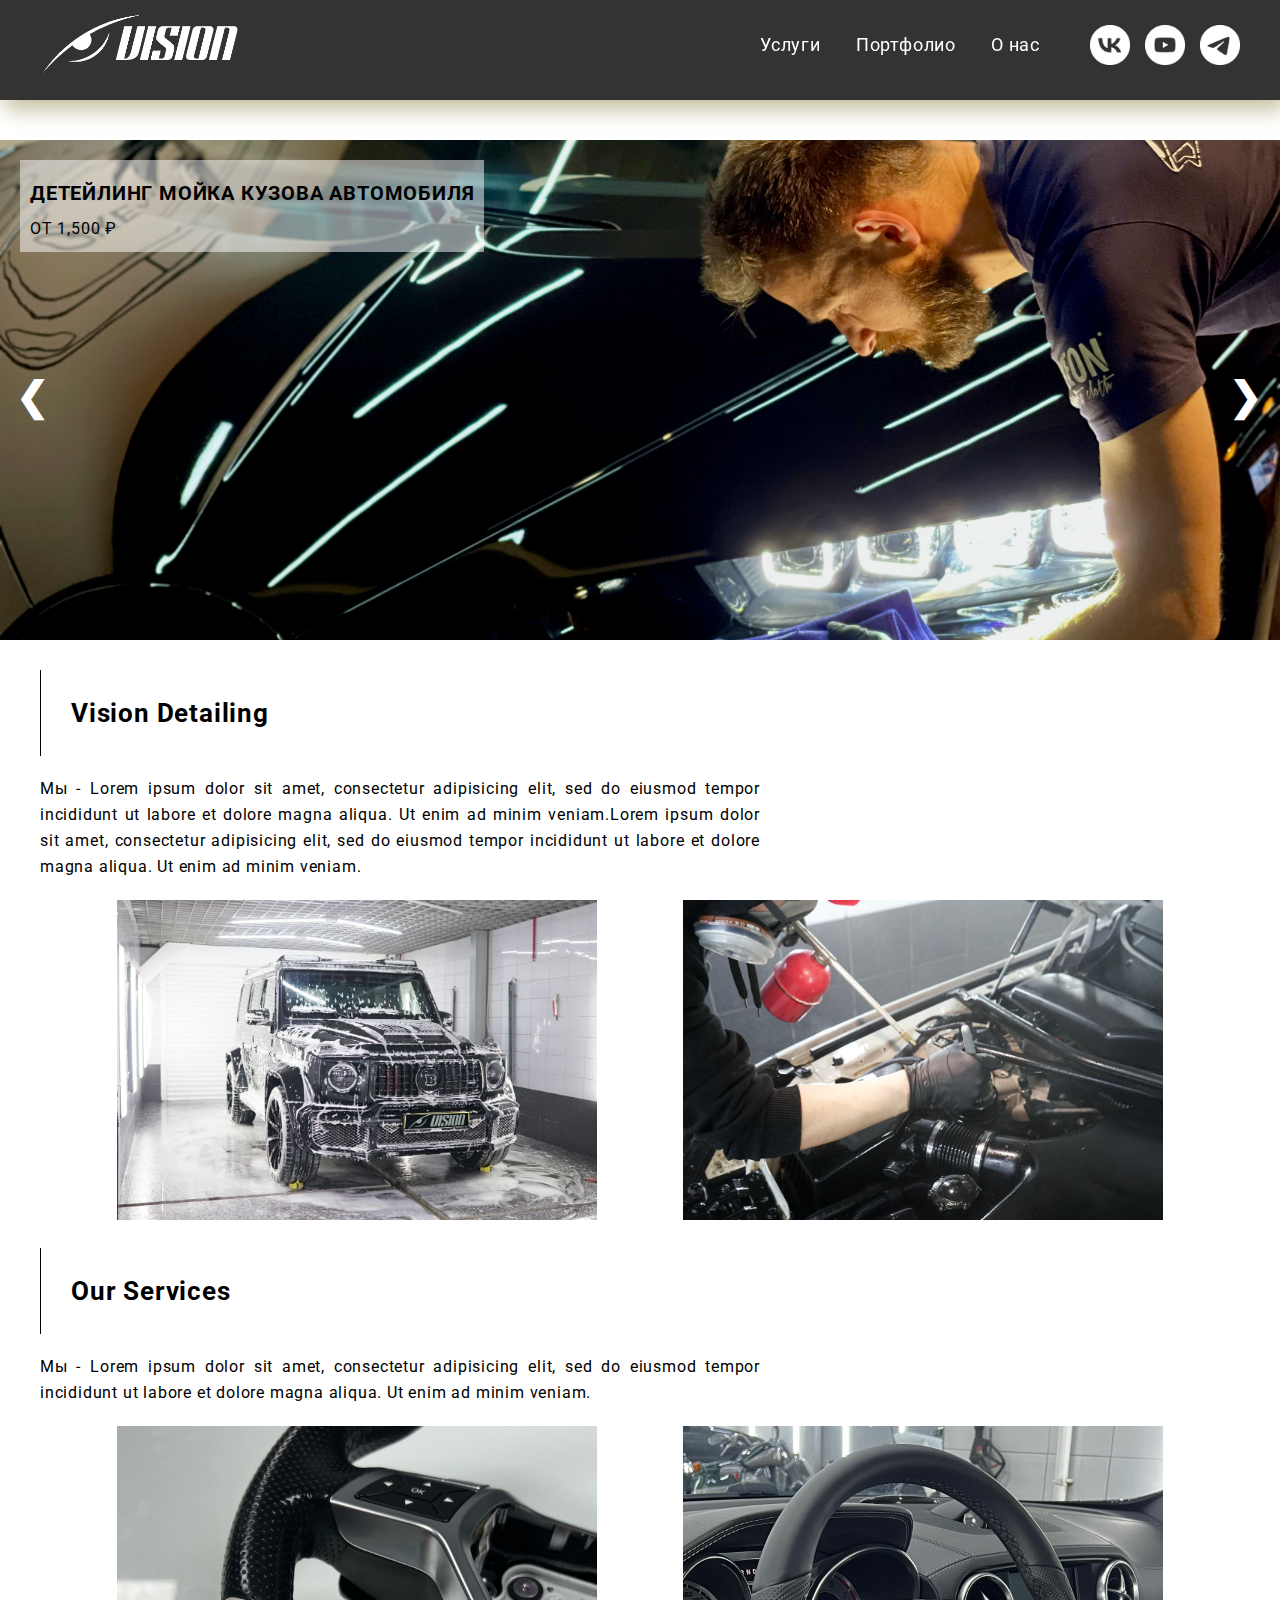
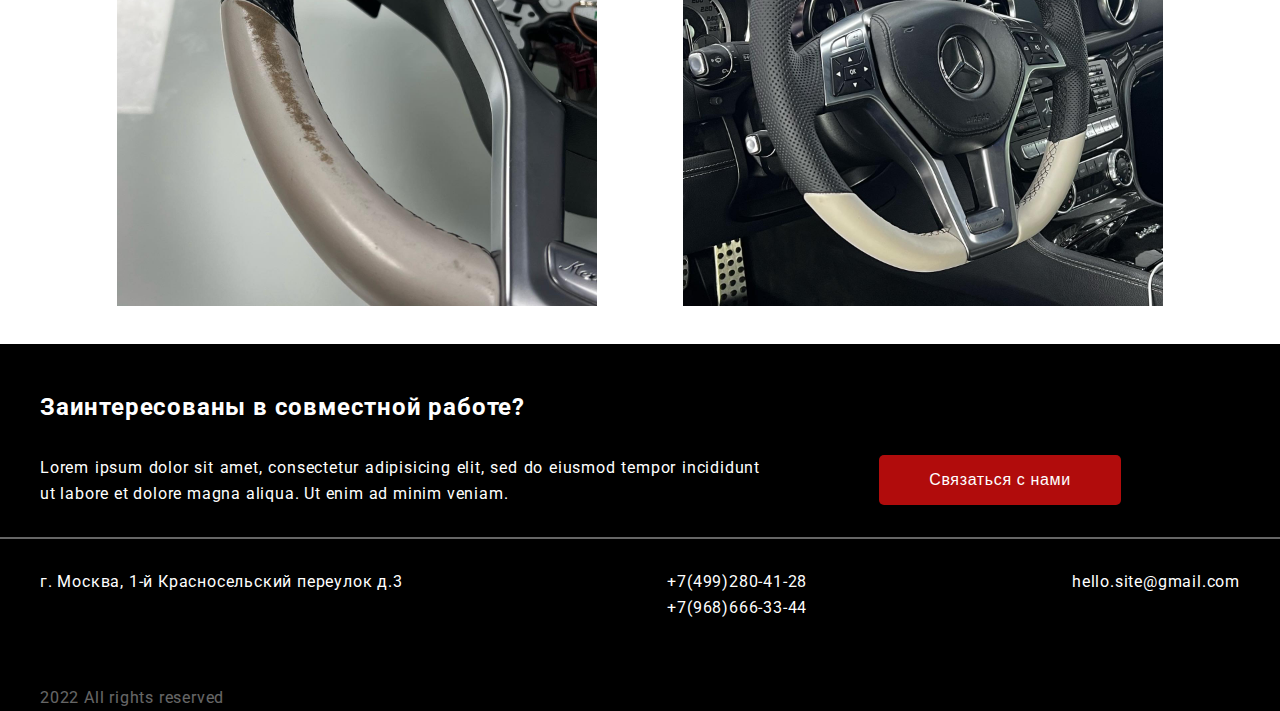
==== index.html @ c416edb2 "done" ====
<!DOCTYPE html>
   <html lang="ru">
   <head>
      <title>Car & Bike Detailing</title>
      <meta charset="utf-8">
      <link href="https://fonts.googleapis.com/css2?family=Roboto&display=swap" rel="stylesheet">
      <link rel="stylesheet" href="CSS/style.css">  
      <link rel="stylesheet" href="CSS/style_tablet.css">  
      <link rel="stylesheet" href="CSS/style_mobile.css"> 
      <link rel="stylesheet" href="CSS/magnific-popup.css">
      <script src="JavaScript/jquery-3.6.0.min.js"></script>
      <script src="JavaScript/jqmain.js"></script>  
      <script src="JavaScript/main.js"></script>
      <script src="JavaScript/jquery.magnific-popup.js"></script> 
   </head>
    <body>
   <header>
      <div class="headerContainer forPadding">
         <a href="index.html" class="logoHome"></a>
            <nav class="menu">
               <a href="services.html" class="services">Услуги</a>
               <a href="portfolio.html" class="portfolio">Портфолио</a>
               <a href="about.html" class="about">О нас</a>
           </nav>    
            <nav class="socialMedia">
               <a href="https://vk.com/detailing_vision" class="vk"></a>
               <a href="https://youtube.com/channel/UCUIVcKA8r_mpDWpQXxyR3QQ" class="youtube"></a>
               <a href="https://t.me/theVision_Detailing" class="telegram"></a>
           </nav>
            <div class="hamburger">
                  <nav class="menuActiv"></nav>
            </div>
         </div>
   </header>

   <main>
      <div class="mainContainer">
         <section>
            <aside class="slider">

            <div class="sliderItem">
               <a href="#" class="salesInfo">
                     <h3>ДЕТЕЙЛИНГ МОЙКА КУЗОВА АВТОМОБИЛЯ</h3>
                     <p>ОТ 1,500 ₽</p>
               </a>
                <img src="Img/agent-j-F6romjSOMRU-unsplash.jpg" class="imgsize" alt="1pic">
            </div>

            <div class="sliderItem">
               <a href="#" class="salesInfo">
                  <h3>НАНЕСЕНИЕ КЕРАМИЧЕСКОГО ПОКРЫТИЯ</h3>
                  <p>ОТ 12,000 ₽</p>
               </a>
               <img src="Img/deniz-demirci-dlJelFmdpOc-unsplash.jpg" class="imgsize" alt="4pic">
           </div>

            <div class="sliderItem">
               <a href="#" class="salesInfo">
                  <h3>КОМПЛЕКСНАЯ ХИМЧИСТКА САЛОНА</h3>
                  <p>ОТ 16,000 ₽</p>
               </a>
                <img src="Img/brock-wegner-pWGUMQSWBwI-unsplash.jpg" class="imgsize" alt="2pic">
            </div>

            <div class="sliderItem">
               <a href="#" class="salesInfo">
                  <h3>ВОССТАНОВИТЕЛЬНАЯ ПОЛИРОВКА КУЗОВА</h3>
                  <p>ОТ 19,000 ₽</p>
               </a>
                <img src="Img/artiom-vallat-Z3UxnT45hKA-unsplash.jpg " class="imgsize" alt="3pic">
            </div>

            <a class="previous">&#10094;</a>
            <a class="next">&#10095;</a>
            </aside>
         </section>

         <section>

            <aside class="whyWe">

               <h1>Vision Detailing</h1>
               <p>Мы - Lorem ipsum dolor sit amet, consectetur adipisicing elit, sed do eiusmod tempor incididunt ut labore et dolore magna aliqua. Ut enim ad minim veniam.Lorem ipsum dolor sit amet, consectetur adipisicing elit, sed do eiusmod tempor incididunt ut labore et dolore magna aliqua. Ut enim ad minim veniam.</p>

            <ol>
               <li>
                  <div class="leftImg">
                     <a href="Img/Workphoto/IMG_2612.jpg" class="item"><img src="Img/Workphoto/IMG_2612.jpg" alt="Vision Detailing Photo"></a>
                  </div>
               </li>
               <li>
                  <div class="leftImg">
                     <a href="Img/Workphoto/IMG_8149.jpg" class="item"><img src="Img/Workphoto/IMG_8149.jpg" alt="Vision Detailing Photo"></a>
                  </div>
               </li>
            </ol>

            
            <h1>Our Services</h1>
            <p>Мы - Lorem ipsum dolor sit amet, consectetur adipisicing elit, sed do eiusmod tempor incididunt ut labore et dolore magna aliqua. Ut enim ad minim veniam.</p>

            <ol>
               <li>
                  <div class="leftImg">
                     <a href="Img/Workphoto/IMG_2222.jpg" class="item"><img src="Img/Workphoto/IMG_2222.jpg" alt="Vision Detailing Photo"></a>
                  </div>
               </li>
               <li>
                  <div class="leftImg">
                     <a href="Img/Workphoto/IMG_2223.jpg" class="item"><img src="Img/Workphoto/IMG_2223.jpg" alt="Vision Detailing Photo"></a>
                  </div>
               </li>
            </ol>
            </aside>
         </section>
      </div>
   </main>

   <footer>
      <section>
             <h3>Заинтересованы в совместной работе?</h3>
             <div class="footerCont">
                  <p>Lorem ipsum dolor sit amet, consectetur adipisicing elit, sed do eiusmod tempor incididunt ut labore et dolore magna aliqua. Ut enim ad minim veniam.</p>
                     <div class="footerButton">
                  <button type="button">Связаться с нами</button>
                     </div>
             </div>
     </section>
     
     <section>
             <div class="footerContacts">
                 <p>г. Москва, 1-й Красносельский переулок д.3</p>
                     <div>
                        <p>+7(499)280-41-28</p>
                        <p>+7(968)666-33-44</p>
                     </div>
                 <p>hello.site@gmail.com</p>
               </div>
             <p class="copy">2022 All rights reserved</p>
     </section>
   </footer>
   </body>
</html>
---- CSS/style.css ----
@font-face {
    font-family: 'ImpasseRegular';
    src: url(../Fonts/impasse-webfont.woff2) format('woff2');
    font-weight: 400;
    font-style: normal;
}

@font-face {
    font-family: 'ImpasseBold';
    src: url(../Fonts/impassebold-webfont.woff2) format('woff2');
    font-weight: 700;
    font-style: normal;
}

html, body, body div, span, label, h1, h2, h3, h4, h5, h6, p, a, em, font, img, s, small, strike, strong, sub, sup, b, u, i, dl, dt, dd, ol, ul, li, button, form, fieldset, article, aside, footer, header, nav, section, input, textarea {
    margin: 0;
    padding: 0;
    border: none;
    outline: none;
    background: none;
    list-style: none;
    text-decoration: none;
    box-sizing: border-box;

}
       
html * {
    max-height: 1000000px;
}
   
html,  body {
    height: 100%;
    min-width: 290px;
}

body {
    font: normal 400 16px / 26px 'Roboto', sans-serif;
    letter-spacing: 0.05em;
    display: flex;
    flex-direction: column;
    min-height: 100%;
}

h1{
    font-size: 26px;
    border-left: 1px solid black;
    padding: 30px;
}

h1 ~ p{
    width: 60%;
    text-align: justify;
    padding: 20px 0;
}

h2{
    font-size: 20px;
}

h3 {
    margin: 25px 0;
    text-align: left;
    font-size: 24px;
    line-height: 46px;
}

h4{
    margin-bottom: 20px;
}

header{
    position: fixed;
    background-color: black;
    box-shadow: 5px 10px 20px #b5af86;
    width: 100%;
    opacity: 0.8;
    transition: opacity 2s;
    z-index: 1000;
}

.hiddentop{
    opacity: 1;
    transition: opacity 2s;
}

.headerContainer{
    display: flex;
    flex-flow: row nowrap;
    box-sizing: border-box;
    margin: 5px auto 15px;
    height: 80px;
    align-items: center;
    justify-content: flex-end;
    background: url(../Img/logoTextWhite.png) center left/contain no-repeat content-box;
}

.forPadding, .whyWe{
    padding: 0 40px;
}

.logoHome{
    cursor: pointer;
    position: absolute;
    width: 300px;
    height: 100px;
    left: 0;
}

.menu, .socialMedia{
    display: flex;
    flex-flow: row nowrap;
    justify-content: space-between;

}

.menu{
    width: 300px;
    align-items: center;
}

.menu a{
    font-size: 18px;
    color: white;
    padding: 10px;
}

.menu a:hover, menu a:active{
    border-top: 1px solid grey;
    border-bottom: 1px solid grey;
}

.menu a:active{
    border-top: 2px solid white;
    border-bottom: 2px solid white;
}

.socialMedia{
    margin-left: 40px;
    width: 150px;
}
.socialMedia a{
    width: 40px;
    height: 40px;
    background-size: contain;
    background-repeat: no-repeat;
}

.vk{
    background-image: url(../Img/VK_white.png);
}

.youtube{
    background-image: url(../Img/YouTube_white.png);
}

.telegram{
    background-image: url(../Img/Telegram_white.png);
}

.hamburger{
    display: none;
    width: 40px;
    height: 40px;
    background-image: url(../Img/hamburgerWhite.png);
    background-size: contain;
    background-repeat: no-repeat;
    margin-left: 40px;
    cursor: pointer;
}

.menuActiv{
    position: absolute;
    display: flex;
    flex-flow: column nowrap;
    width: 100%;
    font-size: 18px;
    height: 100vh;
    top: 100px;
    right: 0;
    align-items: center;
    padding: 20px 40px;
    background-color: black;
    justify-content: flex-start;
    line-height: 3em;

}

.menuActiv a:hover{
    border-top: 1px solid grey;
    border-bottom: 1px solid grey;   
}

.menuActiv a{
    color: white;
}

.hiddenmenuActiv{
    display: none;
}

main{
    flex: 1 0 auto;
    width: 100%;
}

.mainContainer{
    margin: 140px auto 30px;

}

.slider{
    min-width: 240px;
    position: relative;
    height: 500px;
    margin-bottom: 30px;
}
.slider .sliderItem img{
    object-fit: cover;
    width: 100%;
    height: 500px;
}
.slider .previous, .slider .next{
    cursor: pointer;
    position: absolute;
    top: 50%;
    width: auto;
    margin-top: -22px;
    padding: 16px;
    color: white;
    font-weight: bold;
    font-size: 40px;
    transition: 0.6s ease;
    border-radius: 0 3px 3px 0;
}
.slider .next{
    right: 0;
    border-radius: 3px 0 0 3px;
}
.slider .previous:hover,
.slider .next:hover{
    background-color: rgba(172, 167, 167, 0.2);
}
.slider .sliderItem{
    animation-name: fade;
    animation-duration: 1s;
}
@keyframes fade {
    from {
        opacity: 0.4
    }
    to {
        opacity: 1
    }
}

.salesInfo{
    display: flex;
    flex-direction: column;
    justify-content: space-between;
    height: max-content;
    padding: 10px;
    background-color: rgba(255,255,255,0.5);
    margin: 20px;
    position: absolute;
}

.salesInfo h3{
    margin: 0;
    text-align: left;
    font-size: 20px;

}

.sliderItem a{
    color: black;
}

.whyWe ol{
    display: grid;
    grid-template-columns: minmax(100px, 40%) minmax(100px, 40%);
    gap: 10px;
    justify-content: space-evenly;
    align-items: center;
}


.whyWe h1:nth-of-type(2), .whyWe h1:nth-of-type(3){
    margin-top: 20px;
}

.leftImg img{
    object-fit: cover;
    object-position: center;
    width: 100%;
    height: 100%;
    cursor: pointer;

}

/*Portfolio*/

.mainPortfolio{
    display: grid;
    grid-template-columns: minmax(100px, 25%) minmax(100px, 25%) minmax(100px, 25%) minmax(100px, 25%);
    gap: 15px;
    justify-content: space-evenly;
    align-items: center;
}

.mainPortfolio img, .mainPortfolio a{
    object-fit: cover;
    object-position: 30% center;
    width: 100%;
    height: 100%;

}

.mainPortfolio img:hover, .mainPortfolio a:hover{
    cursor:pointer;
    box-shadow: 5px 10px 20px black;
}

.mainPortfolio img:active, .mainPortfolio a:active{
    height: 101%;
    
}

/*Services*/

.mainServBack{
    margin: 10px auto -20px;
    padding-top: 130px;
    padding-bottom: 30px;
    background: rgb(0,0,0);
    background: linear-gradient(45deg, rgba(0,0,0,1) 0%, rgba(255,255,255,1) 35%);
}

.logoCent{
    margin: 30px auto 30px;
    width: 100%;
    height: 120px;
    background-image: url(../Img/logoCent.jpg);
    background-size: contain;
}

.openaccmfOpn::after{
    transform: rotate(90deg);
}

.mainServices{
    margin: 20px 120px;
    position: relative;
    transition: 1s;
}

.openaccmf::after{
    content: url(../Img/icon-drop-logo.png);
    display: block;
    position: absolute;
    top: 30px;
    right: 30px;
    cursor: pointer;
    transform: rotate(45deg);
    transition: 1s;
}

.openaccmfOpn::after{
    transform: rotate(90deg);
    transition: 1s;
}

.mainServices h1{
    cursor: pointer;
}

.servicesItem{
    display: flex;
    flex-flow: row nowrap;
    justify-content: space-between;
    padding: 10px;
}

.servicesItem:hover, .servicesItem:active{
    background-color: rgb(0, 0, 0, 0.8);
    color: white;
    cursor: pointer;
}

h1 + .servicesItem{
    margin-top: 10px;
}

h1 ~ div{
    display: none;
}

.openacc{
    display: block;
}

.nameservice{
    flex-basis: 70%;
}
.price{
    flex-basis: 25%;
    text-align: right;
}

/*About*/

.shopMap{
    display: grid;
    grid-template-columns: minmax(100px, 40%) minmax(150px, 60%);
    grid-template-rows: minmax(350px, 500px);
    gap: 25px;
}

.aboutStore{
    display: flex;
    flex-direction: column;
}

.aboutStore p{
    text-align: justify;
}

.delivery{
    margin-bottom: 20px;
}

.textDelivery, .textReturns{
    display: none;
}

.activeTitle{
    display: block;
}

.aboutDelivery, .aboutReturns{
    cursor: pointer;
    border-top: 1px solid lightgrey;

}

h4 + p{
    margin-bottom: 20px;
}











footer {
    flex: 0 0 auto;
    background: black;
    color: #fff;
    width: 100%;
}

footer section + section {
    border-top: 2px solid rgba(255,255,255,0.4);
}

footer section{
    padding: 15px 40px;
}

footer section:last-of-type{
    padding: 15px 40px 0;
}

.footerCont{
    display: flex;
    flex-flow: row nowrap;
    align-items: flex-start;
    justify-content: space-between;
}

.footerCont p {
    flex-basis: 60%;
    margin-bottom: 15px;
    text-align: justify;
}

.footerButton{
    flex-basis: 40%;
    display: flex;
    justify-content: center;
}

.footerContacts {
    display: flex;
    flex-flow: row nowrap;
    justify-content: space-between;
    margin-top: 15px;
    text-align: center;
    text-align-last: center;
}

footer button {
    height: 50px;
    width: max-content;
    font-size: 16px;
    cursor: pointer;
    padding: 0 50px;
    border-radius: 5px;
    color: #fff;
    background: rgb(177, 12, 12);
    letter-spacing: 0.04em;
}
.copy {
    margin: 64px 0 0;
    opacity: 0.4;
}
---- CSS/style_tablet.css ----
@media screen and (max-width: 1200px) {
    

.hamburger{
    display: block;
}

.mainPortfolio{
    grid-template-columns: minmax(100px, 33%) minmax(100px, 33%) minmax(100px, 33%);
}

.mainServices{
    margin: 20px 80px;
}

.forPadding{
    padding: 0 40px;
}

footer h3 {
    margin: 20px 0;
    text-align: left;
    font-size: 20px;
    line-height: 46px;
}
footer button {
    height: 40px;
    width: max-content;
    font-size: 16px;
    cursor: pointer;
    padding: 0 25px;
    border-radius: 5px;
    color: #fff;
    background: rgb(177, 12, 12);
    letter-spacing: 0.04em;
    }

.footerButton{
    justify-content: flex-end;
}

.footerContacts{
    flex-direction: column;
}

.copy {
    margin: 32px 0 0;

}

}
---- CSS/style_mobile.css ----
@media screen and (max-width: 760px) {

h1{
    font-size: 20px;
}

h2{
    font-size: 18px;
}

h3 {
    margin: 20px 0;
    font-size: 16px;
    line-height: 26px;
}

p{
    font-size: 14px;
}

.forPadding, .whyWe{
    padding: 0 20px;
}

.headerContainer{
    height: 105px;
    display: flex;
    align-items: flex-end;
    justify-content: space-between;
    background-size: 150px;
    background-position: top center;
}
.logoHome{
    cursor: pointer;
    position: absolute;
    width: 100%;
    height: 60px;
    top: 0;
}
.socialMedia{
    margin: 0;
    width: 135px;
}
.socialMedia a{
    width: 35px;
    height: 35px;
}
.hamburger{
    width: 35px;
    height: 35px;
    margin-left: 20px;
}

.menuActiv{
    top: 120px;

}
.main{
    margin: 175px auto 30px;
}
    
.mainContainer section:first-child{
    padding: 0;
}
.slider{
    min-width: 240px;
    position: relative;
    height: 300px;
}
.slider .sliderItem img{
    object-fit: cover;
    width: 100%;
    height: 300px;
}
.slider .previous, .slider .next{
        font-size: 30px;
}

.mainPortfolio{
    gap: 10px;
    grid-template-columns: minmax(100px, 50%) minmax(100px, 50%);
}

.salesInfo h3 {
    font-size: 16px;
}

h1 ~ p{
    width: 100%;
    padding: 20px 0;
}

.whyWe ol {
    display: grid;
    grid-template-columns: minmax(100px, 100%);
    justify-content: center;
    align-items: center;
}

.mainServices {
    margin: 20px 0;
}

.services{
    display: flex;
    flex-flow: column;
    padding: 5px;
}

.price{
    font-weight: 700;
    text-align: left;
}

.servicesItem{
    flex-flow: column wrap;
}

.shopMap{
    grid-template-columns: minmax(280px, 100%);
    grid-template-rows: max-content minmax(350px, 100%);
    gap: 10px;
}

footer section{
    padding: 15px 20px;
}

footer section:last-of-type{
    padding: 15px 20px 0;
}

.footerCont{
    display: flex;
    flex-flow: column;
    align-items: flex-start;
    justify-content: space-between;
    align-items: center;
}

.footerButton{
    justify-content: flex-end;

}

.footerContacts{
    flex-direction: column;

}


}

@media screen and (max-width: 600px) {
    .openaccmf::after{
        content: '';
    }
}
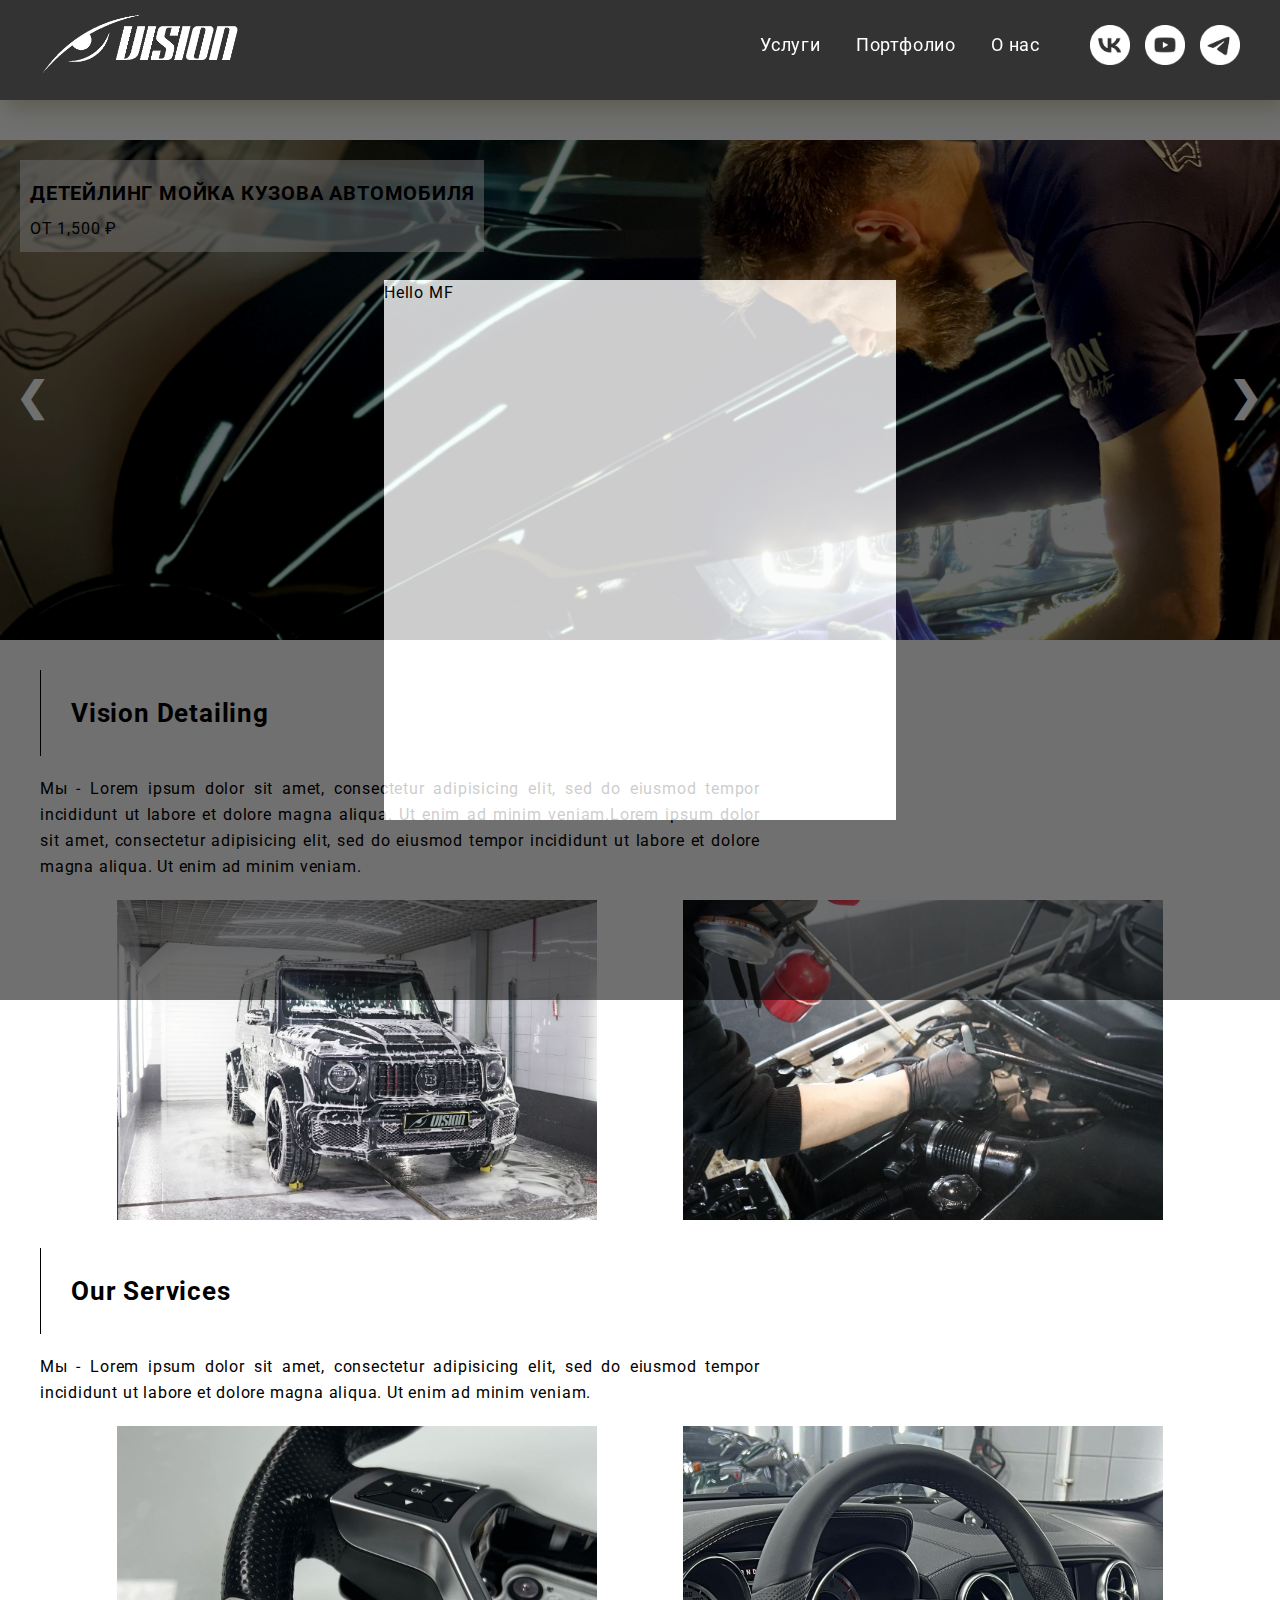
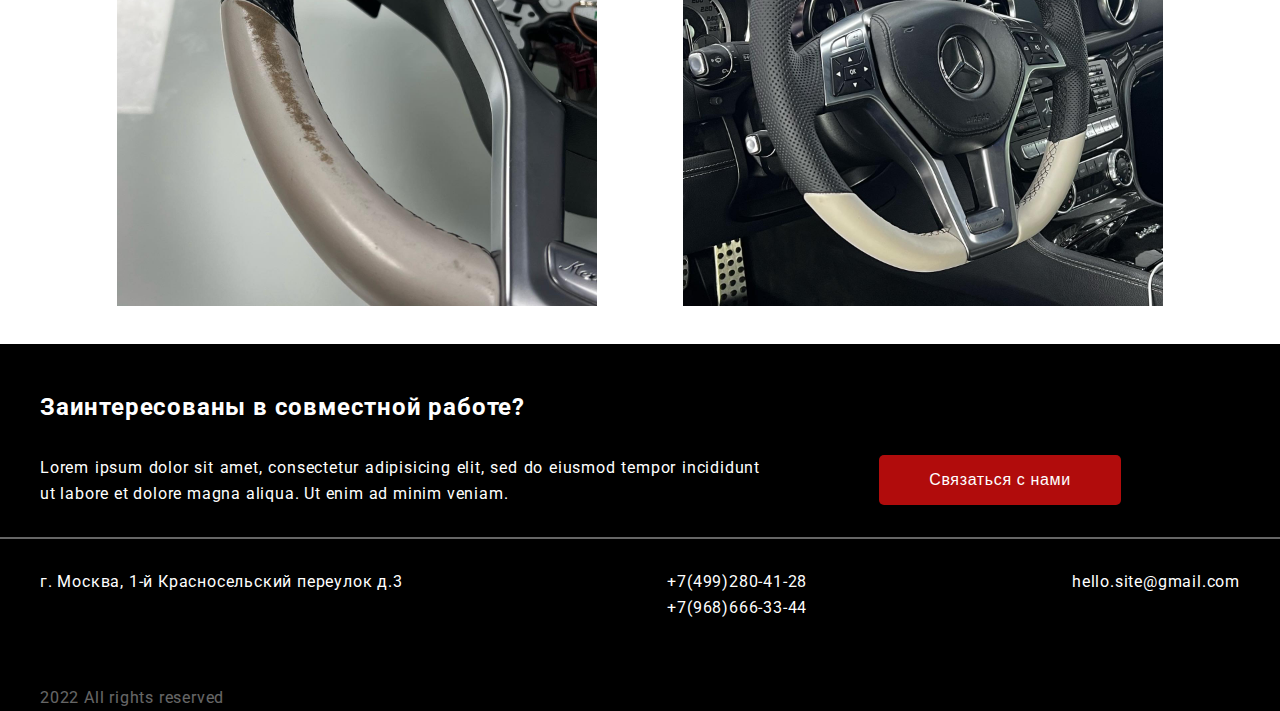
==== commit 4c147295: "tolko ne slomay" ====
--- a/index.html
+++ b/index.html
@@ -31,6 +31,9 @@
                   <nav class="menuActiv"></nav>
             </div>
          </div>
+         <div class="popUpFormActive">
+            <div class="hiddentop proba">Hello MF</div>
+         </div>
    </header>
 
    <main>
@@ -39,7 +42,7 @@
             <aside class="slider">
 
             <div class="sliderItem">
-               <a href="#" class="salesInfo">
+               <a href="#" class="salesInfo popUpFade">
                      <h3>ДЕТЕЙЛИНГ МОЙКА КУЗОВА АВТОМОБИЛЯ</h3>
                      <p>ОТ 1,500 ₽</p>
                </a>
@@ -47,7 +50,7 @@
             </div>
 
             <div class="sliderItem">
-               <a href="#" class="salesInfo">
+               <a href="#" class="salesInfo popUpFade">
                   <h3>НАНЕСЕНИЕ КЕРАМИЧЕСКОГО ПОКРЫТИЯ</h3>
                   <p>ОТ 12,000 ₽</p>
                </a>
--- a/CSS/style.css
+++ b/CSS/style.css
@@ -39,6 +39,27 @@
     display: flex;
     flex-direction: column;
     min-height: 100%;
+}
+
+
+
+.popUpFormActive{
+    position: fixed;
+    width: 100%;
+    height: 100vh;
+    display: flex;
+    justify-content: center;
+    align-items: center;
+    flex-flow: column nowrap;
+    background-color: rgba(0,0,0,0.7);
+}
+
+.proba{
+    width: 40%;
+    height: 60%;
+    background-color: rgba(255,255,255,1);
+    transition:none;
+ 
 }
 
 h1{
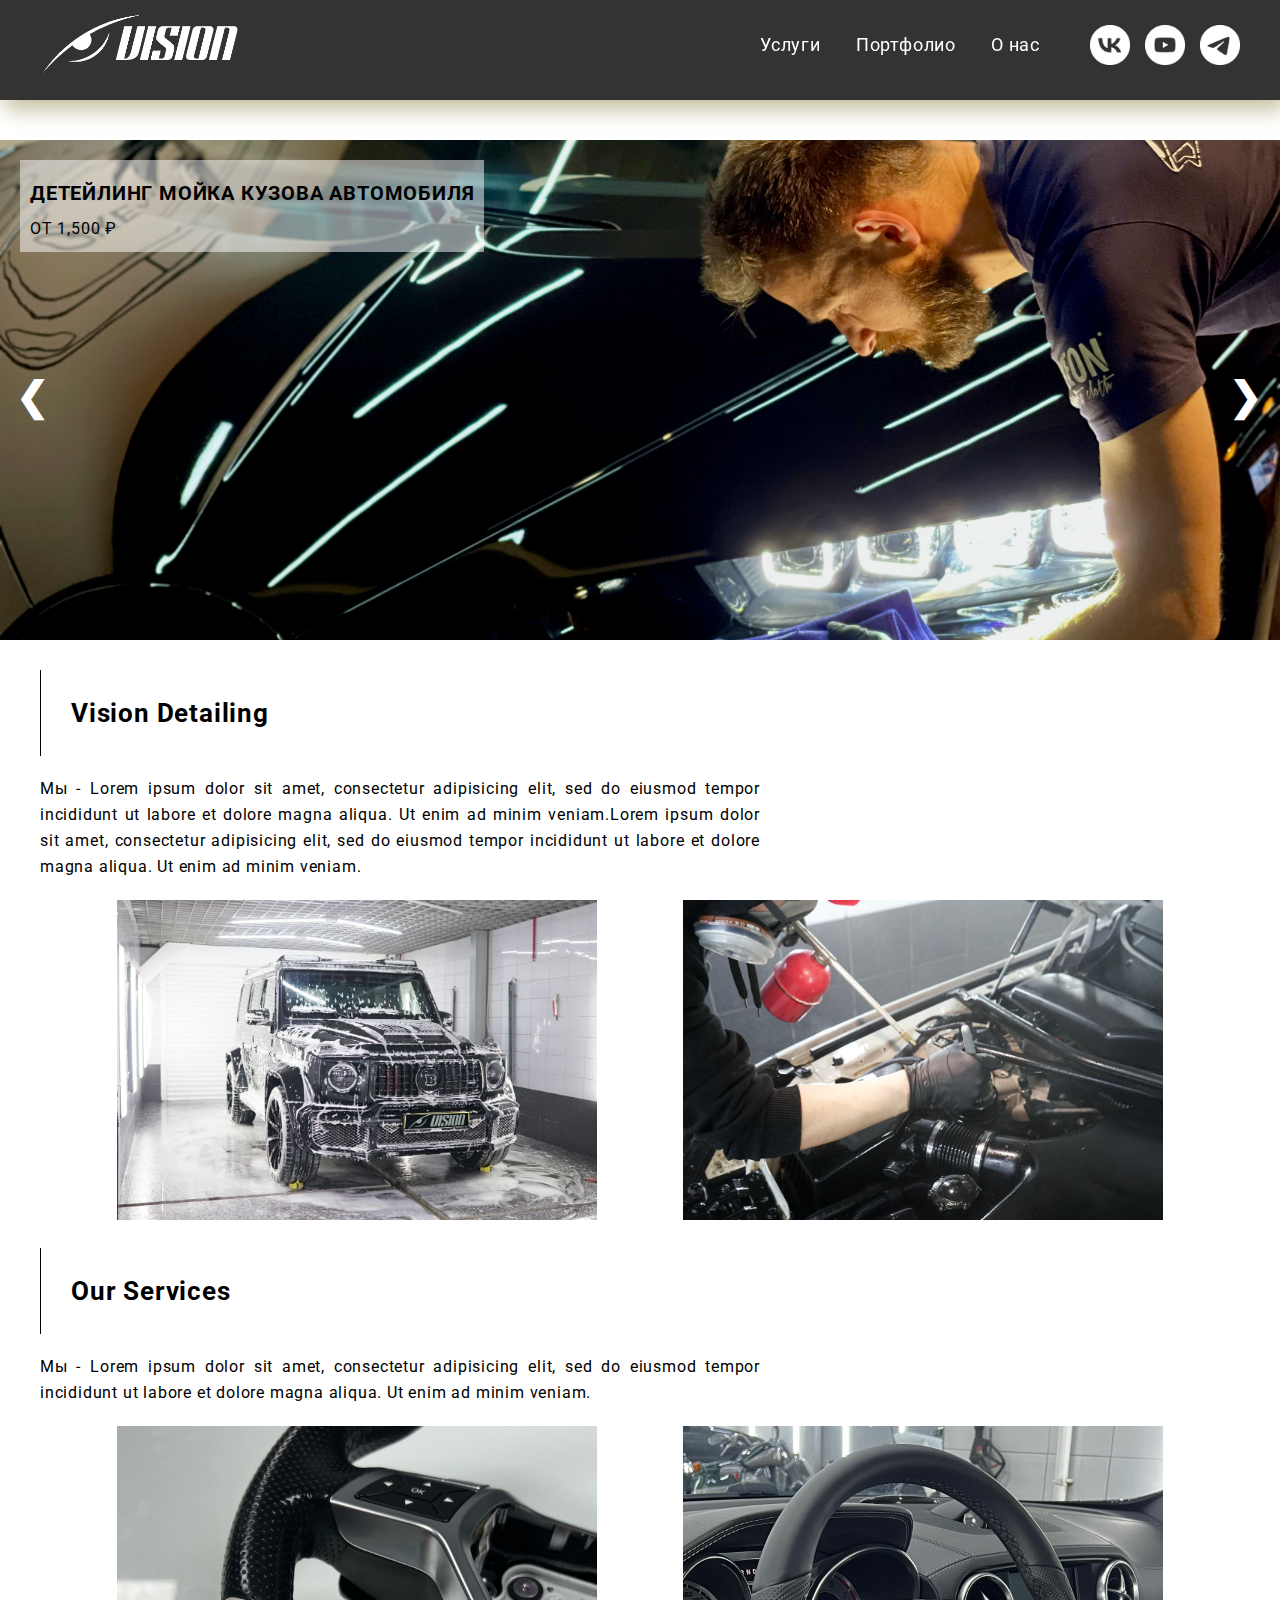
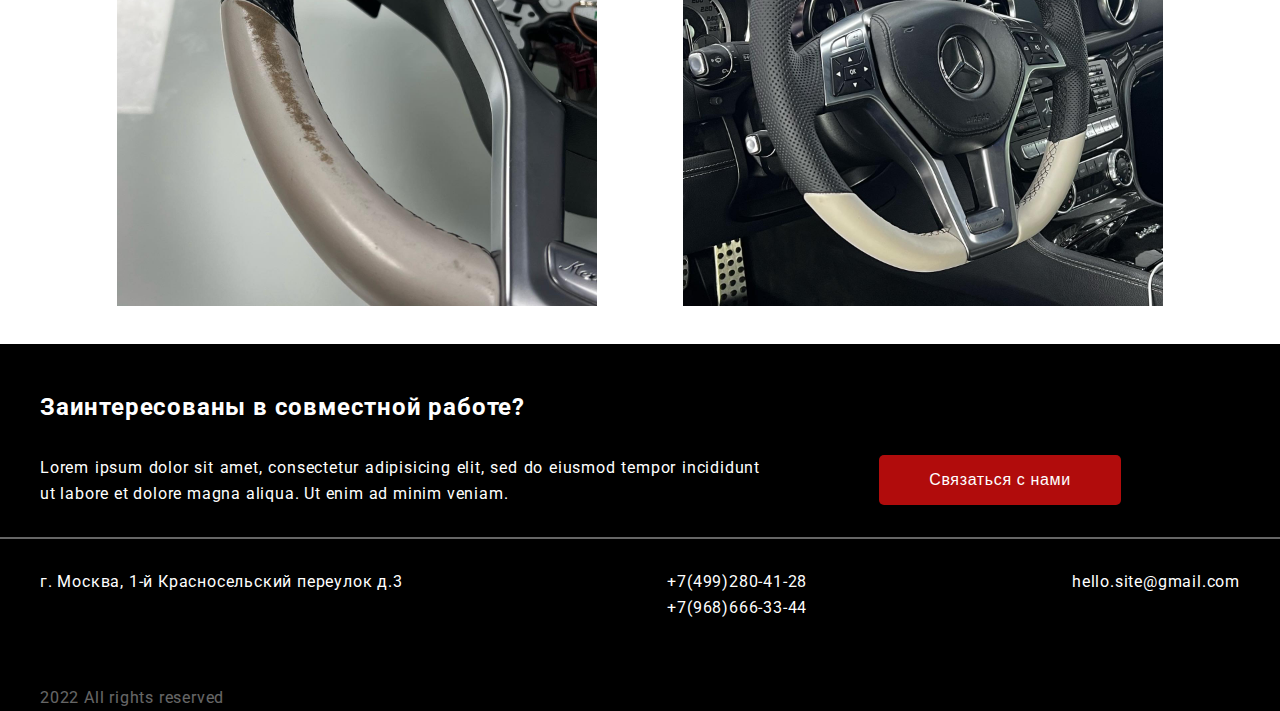
==== commit cc42a109: "done not" ====
--- a/index.html
+++ b/index.html
@@ -31,9 +31,6 @@
                   <nav class="menuActiv"></nav>
             </div>
          </div>
-         <div class="popUpFormActive">
-            <div class="hiddentop proba">Hello MF</div>
-         </div>
    </header>
 
    <main>
@@ -42,7 +39,7 @@
             <aside class="slider">
 
             <div class="sliderItem">
-               <a href="#" class="salesInfo popUpFade">
+               <a href="#" class="salesInfo">
                      <h3>ДЕТЕЙЛИНГ МОЙКА КУЗОВА АВТОМОБИЛЯ</h3>
                      <p>ОТ 1,500 ₽</p>
                </a>
@@ -50,7 +47,7 @@
             </div>
 
             <div class="sliderItem">
-               <a href="#" class="salesInfo popUpFade">
+               <a href="#" class="salesInfo">
                   <h3>НАНЕСЕНИЕ КЕРАМИЧЕСКОГО ПОКРЫТИЯ</h3>
                   <p>ОТ 12,000 ₽</p>
                </a>
@@ -132,10 +129,12 @@
      
      <section>
              <div class="footerContacts">
-                 <p>г. Москва, 1-й Красносельский переулок д.3</p>
+               <p>
+                  <a href='https://yandex.ru/maps/213/moscow/?ll=37.669178%2C55.782860&mode=poi&poi%5Bpoint%5D=37.669178%2C55.782860&poi%5Buri%5D=ymapsbm1%3A%2F%2Forg%3Foid%3D23191298223&pt=55.783245%2C37.668884&z=18'>г. Москва, 1-й Красносельский переулок д.3</a>
+               </p>
                      <div>
-                        <p>+7(499)280-41-28</p>
-                        <p>+7(968)666-33-44</p>
+                        <p class="phone"><a href='tel:+74992804128'>+7(499)280-41-28</a></p>
+                        <p class="phone"><a href='tel:+79686663344'>+7(968)666-33-44</a></p>
                      </div>
                  <p>hello.site@gmail.com</p>
                </div>
--- a/CSS/style.css
+++ b/CSS/style.css
@@ -39,27 +39,6 @@
     display: flex;
     flex-direction: column;
     min-height: 100%;
-}
-
-
-
-.popUpFormActive{
-    position: fixed;
-    width: 100%;
-    height: 100vh;
-    display: flex;
-    justify-content: center;
-    align-items: center;
-    flex-flow: column nowrap;
-    background-color: rgba(0,0,0,0.7);
-}
-
-.proba{
-    width: 40%;
-    height: 60%;
-    background-color: rgba(255,255,255,1);
-    transition:none;
- 
 }
 
 h1{
@@ -538,4 +517,8 @@
 .copy {
     margin: 64px 0 0;
     opacity: 0.4;
+}
+
+.footerContacts a{
+    color: white;
 }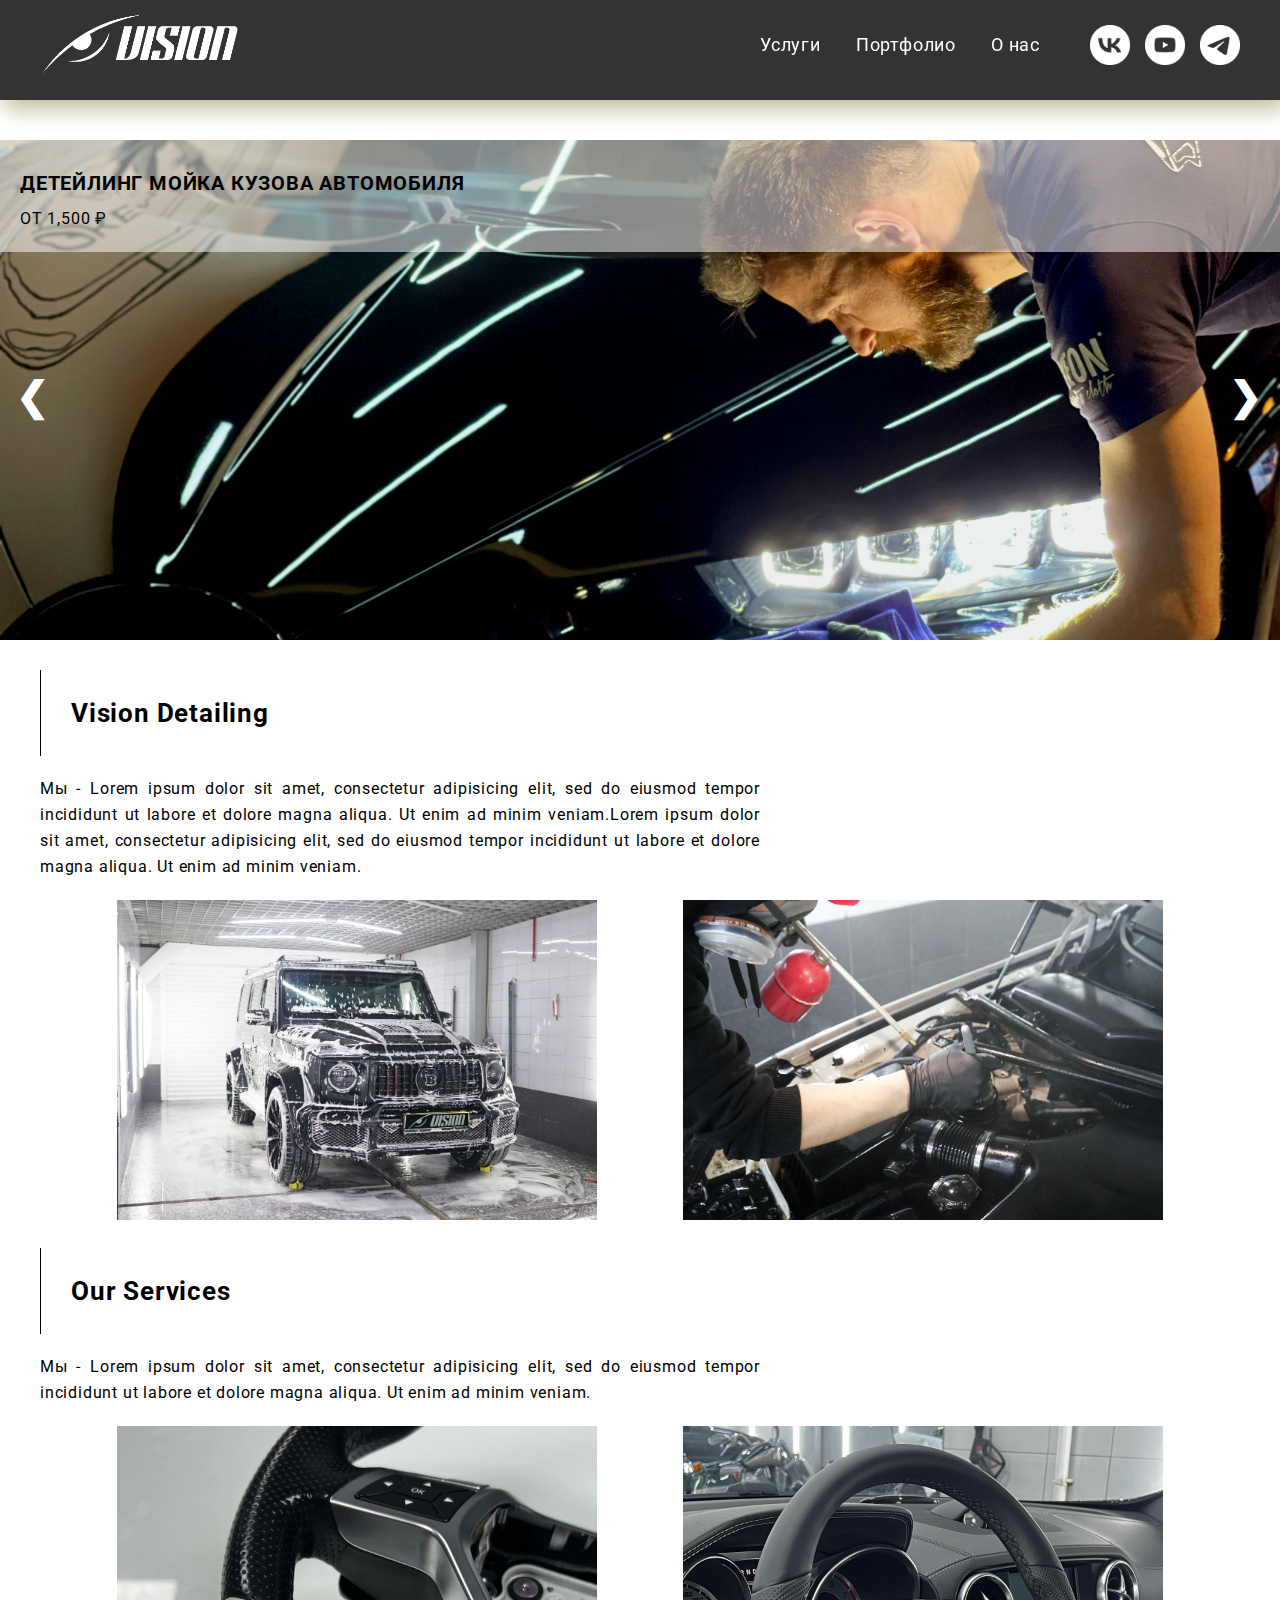
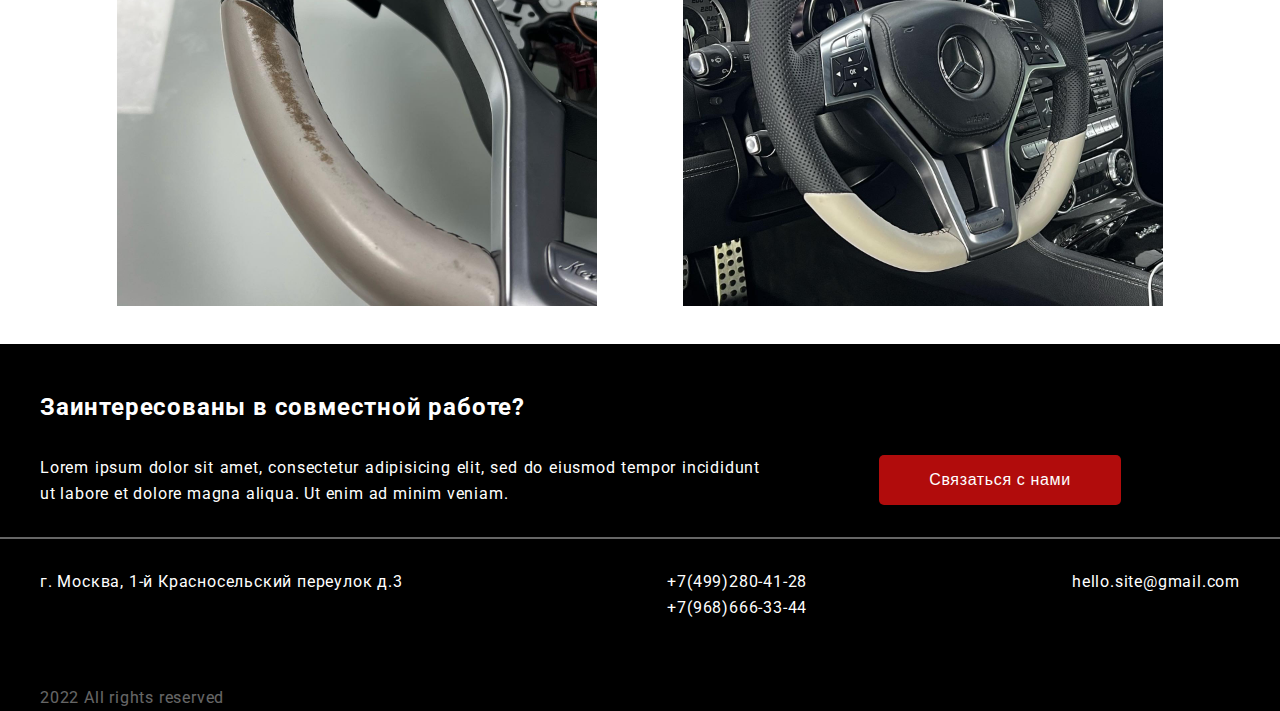
==== commit c705b2d5: "done" ====
--- a/index.html
+++ b/index.html
@@ -3,12 +3,14 @@
    <head>
       <title>Car & Bike Detailing</title>
       <meta charset="utf-8">
+      <meta name="viewport" content="width=device-width, initial-scale=1">
       <link href="https://fonts.googleapis.com/css2?family=Roboto&display=swap" rel="stylesheet">
       <link rel="stylesheet" href="CSS/style.css">  
       <link rel="stylesheet" href="CSS/style_tablet.css">  
       <link rel="stylesheet" href="CSS/style_mobile.css"> 
       <link rel="stylesheet" href="CSS/magnific-popup.css">
       <script src="JavaScript/jquery-3.6.0.min.js"></script>
+      <script src="JavaScript/sticky.min.js"></script>
       <script src="JavaScript/jqmain.js"></script>  
       <script src="JavaScript/main.js"></script>
       <script src="JavaScript/jquery.magnific-popup.js"></script> 
--- a/CSS/style.css
+++ b/CSS/style.css
@@ -173,7 +173,7 @@
     display: flex;
     flex-flow: column nowrap;
     width: 100%;
-    font-size: 18px;
+    font-size: 22px;
     height: 100vh;
     top: 100px;
     right: 0;
@@ -257,10 +257,10 @@
     display: flex;
     flex-direction: column;
     justify-content: space-between;
+    width: 100%;
     height: max-content;
-    padding: 10px;
+    padding: 20px;
     background-color: rgba(255,255,255,0.5);
-    margin: 20px;
     position: absolute;
 }
 
@@ -331,8 +331,7 @@
     margin: 10px auto -20px;
     padding-top: 130px;
     padding-bottom: 30px;
-    background: rgb(0,0,0);
-    background: linear-gradient(45deg, rgba(0,0,0,1) 0%, rgba(255,255,255,1) 35%);
+    background: linear-gradient(45deg, rgb(58, 58, 58) 0%, rgba(255,255,255,1) 35%);
 }
 
 .logoCent{
--- a/CSS/style_mobile.css
+++ b/CSS/style_mobile.css
@@ -150,7 +150,7 @@
 
 
 }
-
+/*
 @media screen and (max-width: 600px) {
     .openaccmf::after{
         content: '';
@@ -158,3 +158,4 @@
 }
 
 
+*/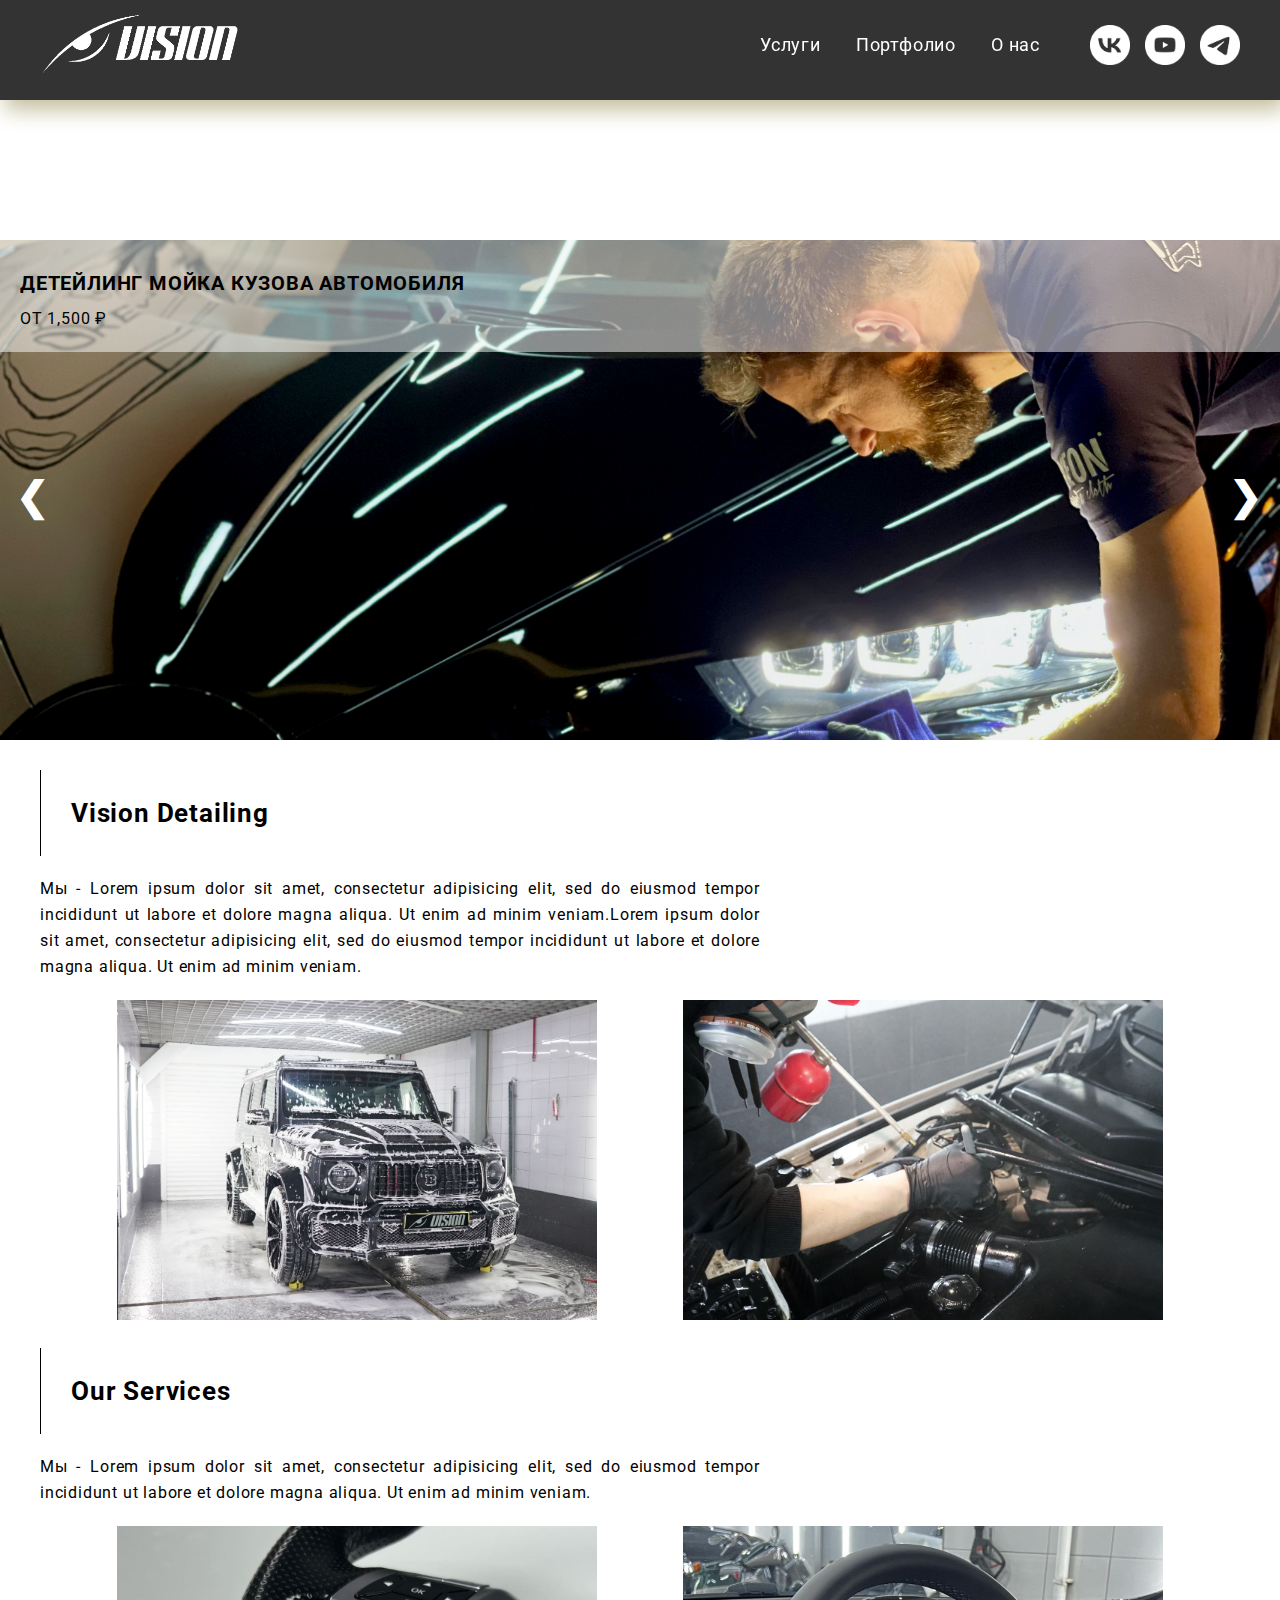
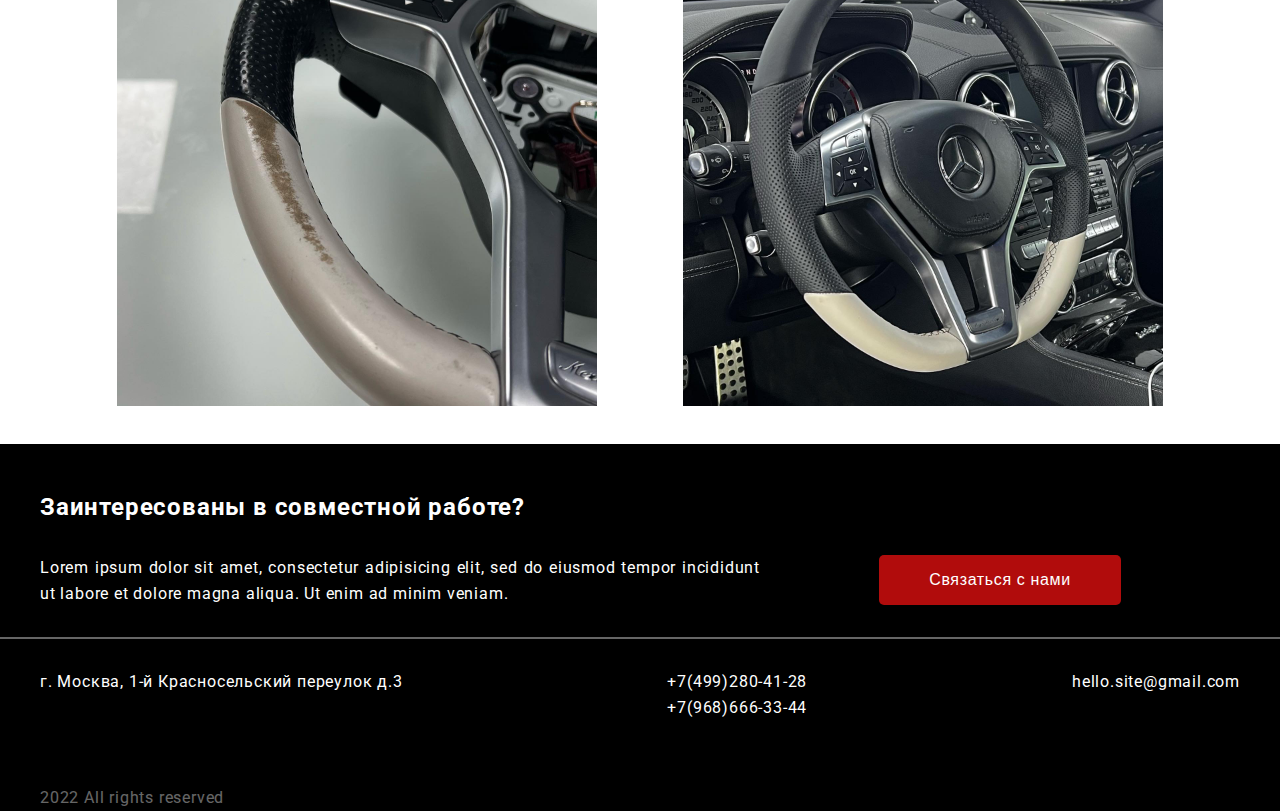
==== commit 1ba90c7b: "done" ====
--- a/index.html
+++ b/index.html
@@ -10,7 +10,6 @@
       <link rel="stylesheet" href="CSS/style_mobile.css"> 
       <link rel="stylesheet" href="CSS/magnific-popup.css">
       <script src="JavaScript/jquery-3.6.0.min.js"></script>
-      <script src="JavaScript/sticky.min.js"></script>
       <script src="JavaScript/jqmain.js"></script>  
       <script src="JavaScript/main.js"></script>
       <script src="JavaScript/jquery.magnific-popup.js"></script> 
--- a/CSS/style.css
+++ b/CSS/style.css
@@ -69,7 +69,7 @@
 }
 
 header{
-    position: fixed;
+    /*position: fixed;*/
     background-color: black;
     box-shadow: 5px 10px 20px #b5af86;
     width: 100%;
@@ -84,6 +84,8 @@
 }
 
 .headerContainer{
+    position: sticky;
+    top: 0;
     display: flex;
     flex-flow: row nowrap;
     box-sizing: border-box;
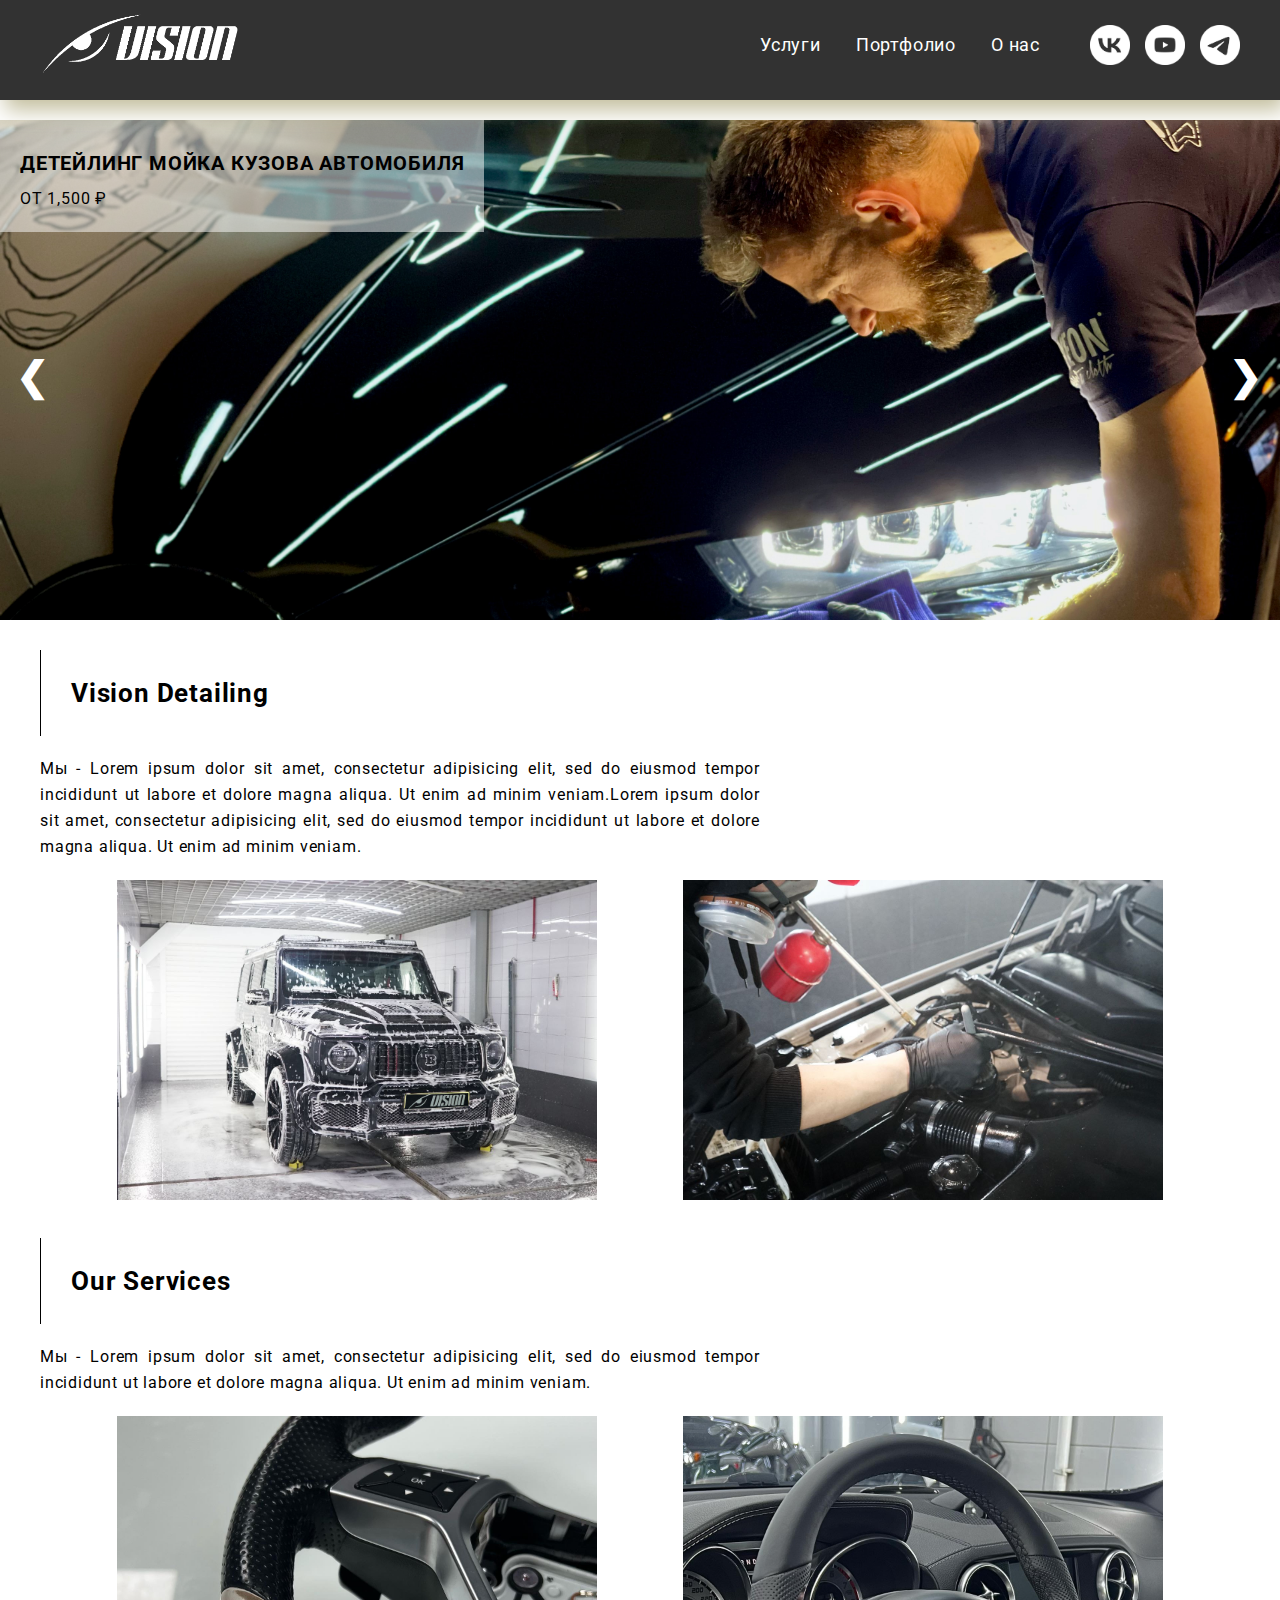
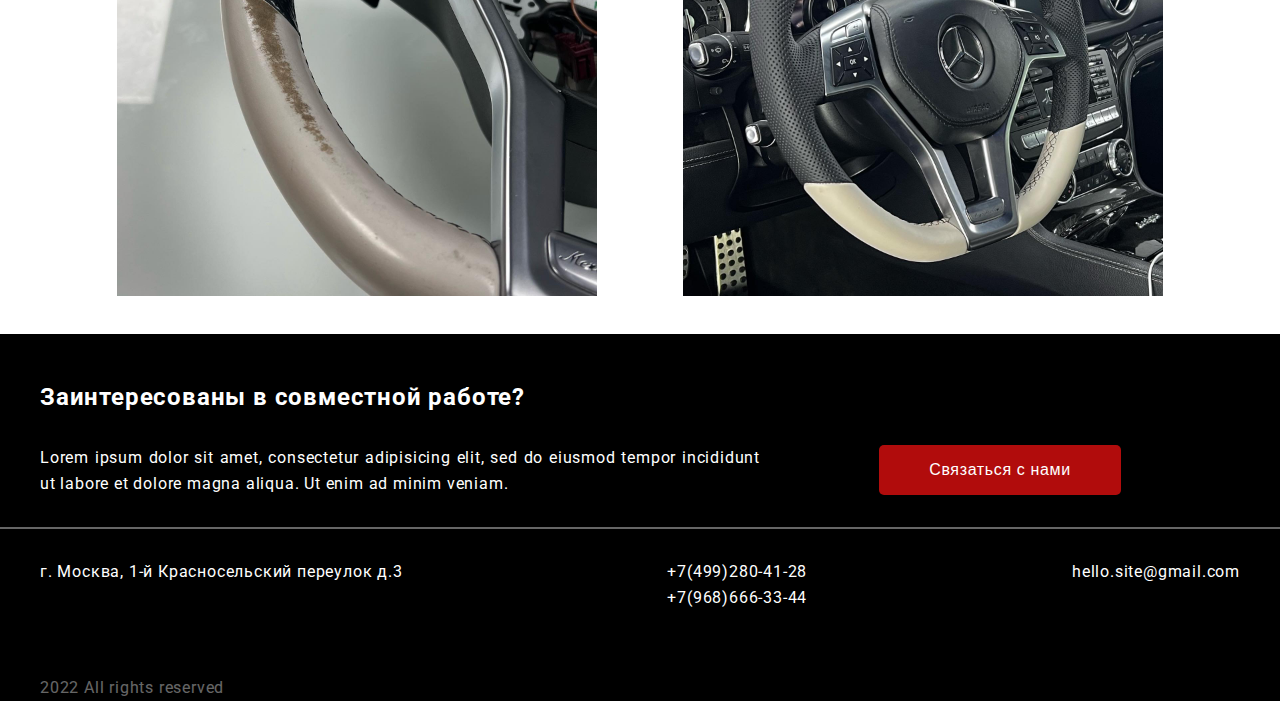
==== commit b1736c18: "komsikomsa" ====
--- a/index.html
+++ b/index.html
@@ -35,11 +35,37 @@
    </header>
 
    <main>
+      <div class="popUp">
+         <div class="form">
+            <form action="https://jsonplaceholder.typicode.com/posts" method="POST" name="orderform">
+                <fieldset>
+                    <legend>Customer Detail:</legend>
+                    
+                    <input type="text" name="name" id="name" placeholder="Name" class="inputforma">
+                    
+                    <input type="text" name="phone" id="phone" placeholder="Phone" class="inputforma">
+                    
+                    <input type="text" name="mail" id="mail" placeholder="Email" class="inputforma">
+                    
+                    <textarea name="comment" id="comment"></textarea>
+                </fieldset>
+                
+                <fieldset>
+                    <legend>Delivery Date:</legend>
+                    
+                    <input type="text" name="date" id="date" placeholder="DD-MM-YYYY" autocomplete="off">
+                </fieldset>
+                    
+                <button type="submit" class="sendform">Order</button>
+                <button type="submit" class="closePop">Close</button>
+            </form>
+        </div>
+      </div>
       <div class="mainContainer">
          <section>
             <aside class="slider">
 
-            <div class="sliderItem">
+            <div class="sliderItem popUpopn">
                <a href="#" class="salesInfo">
                      <h3>ДЕТЕЙЛИНГ МОЙКА КУЗОВА АВТОМОБИЛЯ</h3>
                      <p>ОТ 1,500 ₽</p>
--- a/CSS/style.css
+++ b/CSS/style.css
@@ -41,6 +41,24 @@
     min-height: 100%;
 }
 
+.popUp{
+    display: none;
+}
+
+.popUpOpn{
+    position: fixed;
+    display: flex;
+    flex-flow: column;
+    width: 100%;
+    height: 100vh;
+    justify-content: center;
+    align-items: center;
+    background-color: rgba(255,255,255,0.7);
+    z-index: 1000;
+    margin: 0 auto;
+    padding: 0 40px;
+}
+
 h1{
     font-size: 26px;
     border-left: 1px solid black;
@@ -69,7 +87,7 @@
 }
 
 header{
-    /*position: fixed;*/
+    position: relative;
     background-color: black;
     box-shadow: 5px 10px 20px #b5af86;
     width: 100%;
@@ -79,13 +97,14 @@
 }
 
 .hiddentop{
+    position: fixed;
+    left: 0;
+    top: 0;
     opacity: 1;
     transition: opacity 2s;
 }
 
 .headerContainer{
-    position: sticky;
-    top: 0;
     display: flex;
     flex-flow: row nowrap;
     box-sizing: border-box;
@@ -193,6 +212,8 @@
 }
 
 .menuActiv a{
+    width: 100%;
+    text-align: center;
     color: white;
 }
 
@@ -206,7 +227,7 @@
 }
 
 .mainContainer{
-    margin: 140px auto 30px;
+    margin: 20px auto 30px;
 
 }
 
@@ -214,7 +235,7 @@
     min-width: 240px;
     position: relative;
     height: 500px;
-    margin-bottom: 30px;
+
 }
 .slider .sliderItem img{
     object-fit: cover;
@@ -259,7 +280,7 @@
     display: flex;
     flex-direction: column;
     justify-content: space-between;
-    width: 100%;
+    width: max-content;
     height: max-content;
     padding: 20px;
     background-color: rgba(255,255,255,0.5);
@@ -286,8 +307,8 @@
 }
 
 
-.whyWe h1:nth-of-type(2), .whyWe h1:nth-of-type(3){
-    margin-top: 20px;
+.whyWe h1{
+    margin-top: 30px;
 }
 
 .leftImg img{
@@ -331,7 +352,7 @@
 
 .mainServBack{
     margin: 10px auto -20px;
-    padding-top: 130px;
+    padding-top: 30px;
     padding-bottom: 30px;
     background: linear-gradient(45deg, rgb(58, 58, 58) 0%, rgba(255,255,255,1) 35%);
 }
@@ -522,4 +543,51 @@
 
 .footerContacts a{
     color: white;
+    
+}
+
+
+
+
+fieldset {
+    margin: 16px 0;
+    border: 2px solid rgb(118, 110, 99);
+    padding: 16px;
+}
+legend {
+    font-weight: bold;
+}
+.inputforma {
+    display: block;
+    border: 1px solid gray;
+    padding: 16px;
+    color: gray;
+    height: 30px;
+    width: 250px;
+    margin-top: 16px;
+}
+textarea {
+    display: block;
+    margin-top: 16px;
+    border: 1px solid gray;
+    padding: 16px;
+    color: gray;
+    height: 60px;
+    width: 250px;
+}
+legend + input {
+    margin: 0;
+}
+
+.form{
+    background-color: white;
+}
+
+.sendform, .closePop {
+    display: inline-block;
+    width: 200px;
+    padding: 16px;
+    background-color: rgb(248, 242, 234);
+    cursor: pointer;
+    border: 1px solid;
 }--- a/CSS/style_mobile.css
+++ b/CSS/style_mobile.css
@@ -55,9 +55,6 @@
     top: 120px;
 
 }
-.main{
-    margin: 175px auto 30px;
-}
     
 .mainContainer section:first-child{
     padding: 0;
@@ -99,6 +96,12 @@
 
 .mainServices {
     margin: 20px 0;
+}
+
+.mainServBack{
+    padding-top: 10px;
+    margin: 10px auto -20px;
+
 }
 
 .services{
@@ -148,14 +151,17 @@
 
 }
 
+}
 
-}
-/*
+
 @media screen and (max-width: 600px) {
     .openaccmf::after{
         content: '';
     }
+
+    .salesInfo{
+        width: 100%;
+    }
 }
 
 
-*/